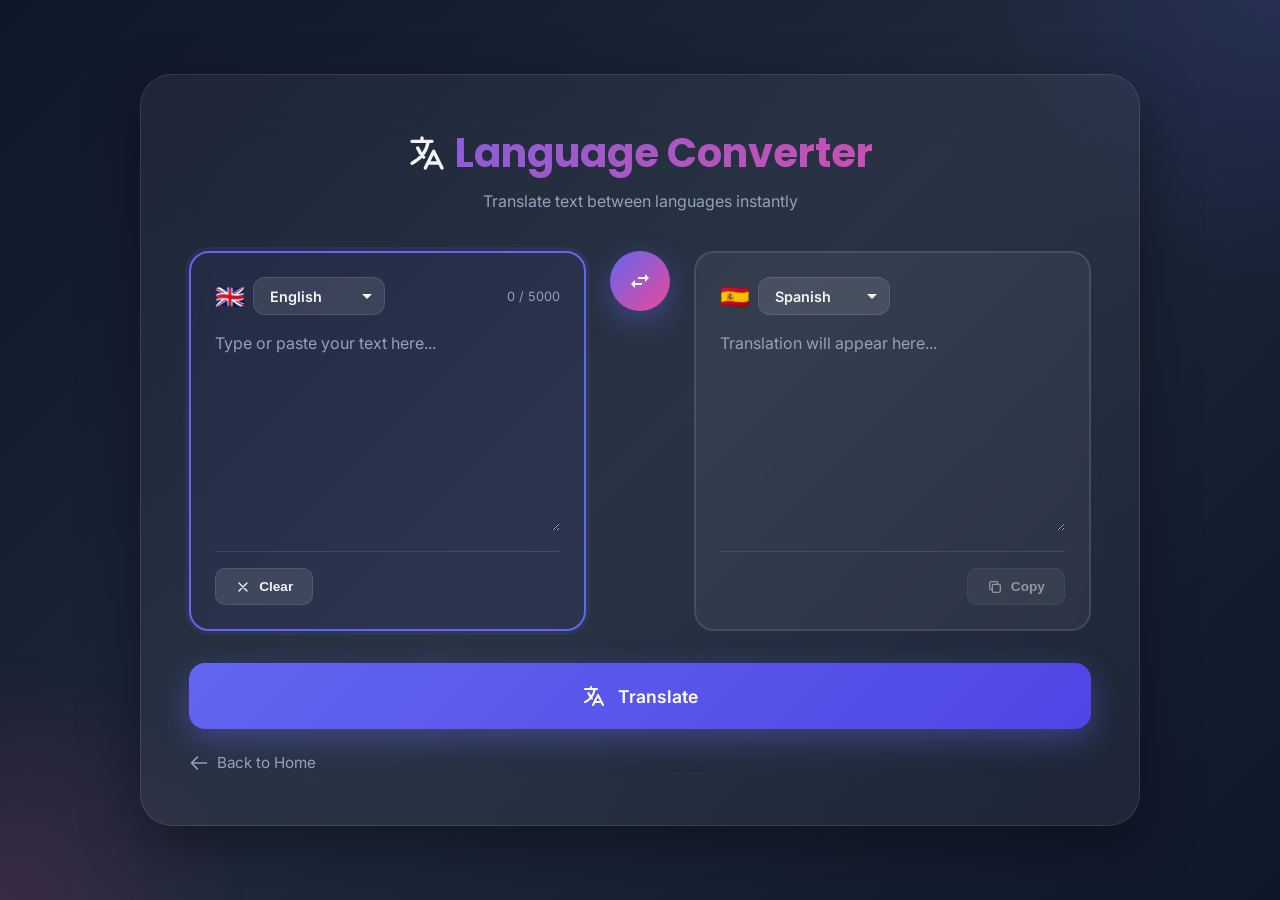
==== language.html @ cb960e6d "1st commit" ====
<!DOCTYPE html>
<html lang="en">
<head>
    <meta charset="UTF-8">
    <meta name="viewport" content="width=device-width, initial-scale=1.0">
    <title>Language Converter - Textorr.com</title>
    <link href="https://fonts.googleapis.com/css2?family=Inter:wght@300;400;500;600;700;800&family=Poppins:wght@400;600;700&display=swap" rel="stylesheet">
    <link rel="stylesheet" href="language.css">
</head>
<body>
    <div class="bg-animation"></div>

    <div class="container">
        <div class="header">
            <h1>
                <svg width="40" height="40" fill="none" stroke="currentColor" viewBox="0 0 24 24">
                    <path stroke-linecap="round" stroke-linejoin="round" stroke-width="2" d="M3 5h12M9 3v2m1.048 9.5A18.022 18.022 0 016.412 9m6.088 9h7M11 21l5-10 5 10M12.751 5C11.783 10.77 8.07 15.61 3 18.129"/>
                </svg>
                Language Converter
            </h1>
            <p>Translate text between languages instantly</p>
        </div>

        <div class="translation-wrapper">
            <!-- Source Text Box -->
            <div class="text-box" id="sourceBox">
                <div class="text-box-header">
                    <div class="language-selector">
                        <span class="flag-icon" id="sourceFlag">🇬🇧</span>
                        <select id="sourceLang">
                            <option value="en" data-flag="🇬🇧">English</option>
                            <option value="es" data-flag="🇪🇸">Spanish</option>
                            <option value="fr" data-flag="🇫🇷">French</option>
                            <option value="de" data-flag="🇩🇪">German</option>
                            <option value="it" data-flag="🇮🇹">Italian</option>
                            <option value="pt" data-flag="🇵🇹">Portuguese</option>
                            <option value="ru" data-flag="🇷🇺">Russian</option>
                            <option value="ja" data-flag="🇯🇵">Japanese</option>
                            <option value="ko" data-flag="🇰🇷">Korean</option>
                            <option value="zh" data-flag="🇨🇳">Chinese</option>
                            <option value="ar" data-flag="🇸🇦">Arabic</option>
                            <option value="hi" data-flag="🇮🇳">Hindi</option>
                        </select>
                    </div>
                    <span class="char-count"><span id="charCount">0</span> / 5000</span>
                </div>
                <textarea 
                    id="sourceText" 
                    placeholder="Type or paste your text here..."
                    maxlength="5000"
                ></textarea>
                <div class="text-box-footer">
                    <div class="detected-lang" id="detectedLang" style="display: none;">
                        Detected: <strong id="detectedLangName"></strong>
                    </div>
                    <button class="action-btn" id="clearBtn">
                        <svg width="16" height="16" fill="none" stroke="currentColor" viewBox="0 0 24 24">
                            <path stroke-linecap="round" stroke-linejoin="round" stroke-width="2" d="M6 18L18 6M6 6l12 12"/>
                        </svg>
                        Clear
                    </button>
                </div>
            </div>

            <!-- Swap Button -->
            <div class="swap-container">
                <button class="swap-btn" id="swapBtn">
                    <svg width="24" height="24" fill="white" viewBox="0 0 24 24">
                        <path d="M6.99 11L3 15l3.99 4v-3H14v-2H6.99v-3zM21 9l-3.99-4v3H10v2h7.01v3L21 9z"/>
                    </svg>
                </button>
            </div>

            <!-- Target Text Box -->
            <div class="text-box" id="targetBox">
                <div class="text-box-header">
                    <div class="language-selector">
                        <span class="flag-icon" id="targetFlag">🇪🇸</span>
                        <select id="targetLang">
                            <option value="es" data-flag="🇪🇸" selected>Spanish</option>
                            <option value="en" data-flag="🇬🇧">English</option>
                            <option value="fr" data-flag="🇫🇷">French</option>
                            <option value="de" data-flag="🇩🇪">German</option>
                            <option value="it" data-flag="🇮🇹">Italian</option>
                            <option value="pt" data-flag="🇵🇹">Portuguese</option>
                            <option value="ru" data-flag="🇷🇺">Russian</option>
                            <option value="ja" data-flag="🇯🇵">Japanese</option>
                            <option value="ko" data-flag="🇰🇷">Korean</option>
                            <option value="zh" data-flag="🇨🇳">Chinese</option>
                            <option value="ar" data-flag="🇸🇦">Arabic</option>
                            <option value="hi" data-flag="🇮🇳">Hindi</option>
                        </select>
                    </div>
                </div>
                <textarea 
                    id="targetText" 
                    placeholder="Translation will appear here..."
                    readonly
                ></textarea>
                <div class="text-box-footer">
                    <div></div>
                    <button class="action-btn" id="copyBtn" disabled>
                        <svg width="16" height="16" fill="none" stroke="currentColor" viewBox="0 0 24 24">
                            <path stroke-linecap="round" stroke-linejoin="round" stroke-width="2" d="M8 16H6a2 2 0 01-2-2V6a2 2 0 012-2h8a2 2 0 012 2v2m-6 12h8a2 2 0 002-2v-8a2 2 0 00-2-2h-8a2 2 0 00-2 2v8a2 2 0 002 2z"/>
                        </svg>
                        Copy
                    </button>
                </div>
            </div>
        </div>

        <button class="translate-btn" id="translateBtn">
            <svg width="24" height="24" fill="none" stroke="currentColor" viewBox="0 0 24 24">
                <path stroke-linecap="round" stroke-linejoin="round" stroke-width="2" d="M3 5h12M9 3v2m1.048 9.5A18.022 18.022 0 016.412 9m6.088 9h7M11 21l5-10 5 10M12.751 5C11.783 10.77 8.07 15.61 3 18.129"/>
            </svg>
            <span class="btn-text">Translate</span>
            <div class="loader"></div>
        </button>

        <a href="home.html" class="back-link">
            <svg width="20" height="20" fill="none" stroke="currentColor" viewBox="0 0 24 24">
                <path stroke-linecap="round" stroke-linejoin="round" stroke-width="2" d="M10 19l-7-7m0 0l7-7m-7 7h18"/>
            </svg>
            Back to Home
        </a>
    </div>

    <div class="tooltip" id="tooltip"></div>

    <script>
        // Elements
        const sourceText = document.getElementById('sourceText');
        const targetText = document.getElementById('targetText');
        const sourceLang = document.getElementById('sourceLang');
        const targetLang = document.getElementById('targetLang');
        const sourceFlag = document.getElementById('sourceFlag');
        const targetFlag = document.getElementById('targetFlag');
        const charCount = document.getElementById('charCount');
        const translateBtn = document.getElementById('translateBtn');
        const swapBtn = document.getElementById('swapBtn');
        const clearBtn = document.getElementById('clearBtn');
        const copyBtn = document.getElementById('copyBtn');
        const tooltip = document.getElementById('tooltip');
        const detectedLang = document.getElementById('detectedLang');
        const detectedLangName = document.getElementById('detectedLangName');

        // Update flags
        function updateFlags() {
            const sourceOption = sourceLang.options[sourceLang.selectedIndex];
            const targetOption = targetLang.options[targetLang.selectedIndex];
            sourceFlag.textContent = sourceOption.dataset.flag;
            targetFlag.textContent = targetOption.dataset.flag;
        }

        sourceLang.addEventListener('change', updateFlags);
        targetLang.addEventListener('change', updateFlags);

        // Character counter
        sourceText.addEventListener('input', () => {
            charCount.textContent = sourceText.value.length;
            if (sourceText.value.trim()) {
                clearBtn.disabled = false;
            } else {
                clearBtn.disabled = true;
                targetText.value = '';
                copyBtn.disabled = true;
            }
        });

        // Clear button
        clearBtn.addEventListener('click', () => {
            sourceText.value = '';
            targetText.value = '';
            charCount.textContent = '0';
            clearBtn.disabled = true;
            copyBtn.disabled = true;
            detectedLang.style.display = 'none';
        });

        // Swap languages
        swapBtn.addEventListener('click', () => {
            swapBtn.classList.add('animating');
            setTimeout(() => swapBtn.classList.remove('animating'), 600);

            const tempLang = sourceLang.value;
            const tempText = sourceText.value;

            sourceLang.value = targetLang.value;
            targetLang.value = tempLang;
            sourceText.value = targetText.value;
            targetText.value = tempText;

            updateFlags();
            charCount.textContent = sourceText.value.length;

            if (sourceText.value.trim()) {
                clearBtn.disabled = false;
                copyBtn.disabled = false;
            }
        });

        // Translate function
        async function translate() {
            const text = sourceText.value.trim();

            if (!text) {
                sourceText.style.borderColor = '#ef4444';
                showTooltip('Please enter text to translate', 'error');
                setTimeout(() => sourceText.style.borderColor = '', 300);
                return;
            }

            if (sourceLang.value === targetLang.value) {
                showTooltip('Source and target languages are the same', 'error');
                return;
            }

            translateBtn.classList.add('loading');

            try {
                // Using MyMemory Translation API (free, no key required)
                const response = await fetch(
                    `https://api.mymemory.translated.net/get?q=${encodeURIComponent(text)}&langpair=${sourceLang.value}|${targetLang.value}`
                );

                const data = await response.json();

                if (data.responseStatus === 200 && data.responseData) {
                    targetText.value = data.responseData.translatedText;
                    copyBtn.disabled = false;
                    showTooltip('Translation successful!', 'success');

                    // Show detected language if available
                    if (data.responseData.match) {
                        detectedLang.style.display = 'inline-flex';
                        detectedLangName.textContent = getLangName(sourceLang.value);
                    }
                } else {
                    throw new Error('Translation failed');
                }
            } catch (error) {
                showTooltip('Translation failed. Please try again.', 'error');
                targetText.value = '';
            } finally {
                translateBtn.classList.remove('loading');
            }
        }

        // Copy to clipboard
        copyBtn.addEventListener('click', async () => {
            try {
                await navigator.clipboard.writeText(targetText.value);
                showTooltip('Copied to clipboard!', 'success');
            } catch (error) {
                showTooltip('Failed to copy', 'error');
            }
        });

        // Get language name
        function getLangName(code) {
            const option = Array.from(sourceLang.options).find(opt => opt.value === code);
            return option ? option.textContent : code;
        }

        // Show tooltip
        function showTooltip(message, type = 'success') {
            tooltip.textContent = message;
            tooltip.style.background = type === 'success' ? '#10b981' : '#ef4444';
            tooltip.style.left = '50%';
            tooltip.style.bottom = '30px';
            tooltip.style.transform = 'translateX(-50%)';
            tooltip.classList.add('show');
            setTimeout(() => tooltip.classList.remove('show'), 3000);
        }

        // Translate button
        translateBtn.addEventListener('click', translate);

        // Enter key support (Ctrl+Enter)
        sourceText.addEventListener('keydown', (e) => {
            if (e.key === 'Enter' && e.ctrlKey) {
                translate();
            }
        });

        // Auto-translate on input (with debounce)
        let translateTimeout;
        sourceText.addEventListener('input', () => {
            clearTimeout(translateTimeout);
            translateTimeout = setTimeout(() => {
                if (sourceText.value.trim().length > 3) {
                    translate();
                }
            }, 1000);
        });

        // Focus on load
        window.addEventListener('load', () => {
            sourceText.focus();
        });
    </script>
</body>
</html>
---- language.css ----
* {
            margin: 0;
            padding: 0;
            box-sizing: border-box;
        }

        :root {
            --primary: #6366f1;
            --primary-dark: #4f46e5;
            --secondary: #ec4899;
            --accent: #f59e0b;
            --success: #10b981;
            --dark: #0f172a;
            --dark-light: #1e293b;
            --text: #f1f5f9;
            --text-muted: #94a3b8;
            --glass-bg: rgba(255, 255, 255, 0.05);
            --glass-border: rgba(255, 255, 255, 0.1);
        }

        html {
            scroll-behavior: smooth;
        }

        body {
            font-family: 'Inter', sans-serif;
            background: var(--dark);
            color: var(--text);
            min-height: 100vh;
            display: flex;
            align-items: center;
            justify-content: center;
            padding: 2rem;
            position: relative;
            overflow-x: hidden;
        }

        /* Animated Background */
        .bg-animation {
            position: fixed;
            top: 0;
            left: 0;
            width: 100%;
            height: 100%;
            z-index: -1;
            background: linear-gradient(135deg, #0f172a 0%, #1e293b 50%, #0f172a 100%);
        }

        .bg-animation::before {
            content: '';
            position: absolute;
            width: 600px;
            height: 600px;
            background: radial-gradient(circle, rgba(99, 102, 241, 0.15) 0%, transparent 70%);
            border-radius: 50%;
            top: -300px;
            right: -300px;
            animation: float 20s ease-in-out infinite;
        }

        .bg-animation::after {
            content: '';
            position: absolute;
            width: 500px;
            height: 500px;
            background: radial-gradient(circle, rgba(236, 72, 153, 0.15) 0%, transparent 70%);
            border-radius: 50%;
            bottom: -250px;
            left: -250px;
            animation: float 15s ease-in-out infinite reverse;
        }

        @keyframes float {
            0%, 100% { transform: translate(0, 0) rotate(0deg); }
            33% { transform: translate(100px, -100px) rotate(120deg); }
            66% { transform: translate(-100px, 100px) rotate(240deg); }
        }

        /* Container */
        .container {
            background: var(--glass-bg);
            backdrop-filter: blur(30px);
            border: 1px solid var(--glass-border);
            border-radius: 32px;
            padding: 3rem;
            width: 100%;
            max-width: 1000px;
            box-shadow: 0 20px 60px rgba(0, 0, 0, 0.4);
            animation: slideUp 0.8s ease;
        }

        @keyframes slideUp {
            from {
                opacity: 0;
                transform: translateY(50px);
            }
            to {
                opacity: 1;
                transform: translateY(0);
            }
        }

        /* Header */
        .header {
            text-align: center;
            margin-bottom: 2.5rem;
        }

        .header h1 {
            font-family: 'Poppins', sans-serif;
            font-size: 2.5rem;
            font-weight: 700;
            background: linear-gradient(135deg, var(--primary), var(--secondary));
            -webkit-background-clip: text;
            -webkit-text-fill-color: transparent;
            background-clip: text;
            margin-bottom: 0.5rem;
            display: flex;
            align-items: center;
            justify-content: center;
            gap: 0.5rem;
        }

        .header p {
            color: var(--text-muted);
            font-size: 1rem;
        }

        /* Translation Container */
        .translation-wrapper {
            display: grid;
            grid-template-columns: 1fr auto 1fr;
            gap: 1.5rem;
            align-items: start;
            margin-bottom: 2rem;
        }

        /* Text Box */
        .text-box {
            background: rgba(255, 255, 255, 0.05);
            border: 2px solid var(--glass-border);
            border-radius: 20px;
            padding: 1.5rem;
            transition: all 0.3s ease;
        }

        .text-box:focus-within {
            border-color: var(--primary);
            background: rgba(99, 102, 241, 0.05);
            box-shadow: 0 0 0 4px rgba(99, 102, 241, 0.1);
        }

        .text-box-header {
            display: flex;
            justify-content: space-between;
            align-items: center;
            margin-bottom: 1rem;
        }

        .language-selector {
            display: flex;
            align-items: center;
            gap: 0.5rem;
            position: relative;
        }

        .flag-icon {
            font-size: 1.5rem;
        }

        select {
            background: rgba(255, 255, 255, 0.1);
            border: 1px solid var(--glass-border);
            color: var(--text);
            padding: 0.6rem 2rem 0.6rem 1rem;
            border-radius: 12px;
            font-size: 0.9rem;
            font-weight: 600;
            cursor: pointer;
            transition: all 0.3s ease;
            font-family: 'Inter', sans-serif;
            appearance: none;
            background-image: url("data:image/svg+xml,%3Csvg xmlns='http://www.w3.org/2000/svg' width='12' height='12' viewBox='0 0 12 12'%3E%3Cpath fill='%23f1f5f9' d='M6 9L1 4h10z'/%3E%3C/svg%3E");
            background-repeat: no-repeat;
            background-position: right 0.7rem center;
        }

        select:hover {
            background: rgba(255, 255, 255, 0.15);
            border-color: var(--primary);
        }

        select:focus {
            outline: none;
            border-color: var(--primary);
        }

        .char-count {
            font-size: 0.8rem;
            color: var(--text-muted);
        }

        textarea {
            width: 100%;
            min-height: 200px;
            background: transparent;
            border: none;
            color: var(--text);
            font-size: 1rem;
            line-height: 1.6;
            resize: vertical;
            outline: none;
            font-family: 'Inter', sans-serif;
        }

        textarea::placeholder {
            color: var(--text-muted);
        }

        .text-box-footer {
            display: flex;
            justify-content: space-between;
            align-items: center;
            margin-top: 1rem;
            padding-top: 1rem;
            border-top: 1px solid var(--glass-border);
        }

        .action-btn {
            background: rgba(255, 255, 255, 0.1);
            border: 1px solid var(--glass-border);
            color: var(--text);
            padding: 0.6rem 1.2rem;
            border-radius: 10px;
            font-size: 0.85rem;
            font-weight: 600;
            cursor: pointer;
            transition: all 0.3s ease;
            display: flex;
            align-items: center;
            gap: 0.5rem;
        }

        .action-btn:hover {
            background: rgba(255, 255, 255, 0.15);
            border-color: var(--primary);
            transform: translateY(-2px);
        }

        .action-btn:disabled {
            opacity: 0.5;
            cursor: not-allowed;
        }

        /* Swap Button */
        .swap-container {
            display: flex;
            align-items: center;
            justify-content: center;
        }

        .swap-btn {
            width: 60px;
            height: 60px;
            background: linear-gradient(135deg, var(--primary), var(--secondary));
            border: none;
            border-radius: 50%;
            cursor: pointer;
            display: flex;
            align-items: center;
            justify-content: center;
            transition: all 0.4s ease;
            box-shadow: 0 10px 30px rgba(99, 102, 241, 0.4);
        }

        .swap-btn:hover {
            transform: scale(1.1) rotate(180deg);
            box-shadow: 0 15px 40px rgba(99, 102, 241, 0.6);
        }

        .swap-btn:active {
            transform: scale(0.95);
        }

        .swap-btn svg {
            transition: transform 0.4s ease;
        }

        .swap-btn.animating svg {
            animation: rotate 0.6s ease;
        }

        @keyframes rotate {
            from { transform: rotate(0deg); }
            to { transform: rotate(360deg); }
        }

        /* Translate Button */
        .translate-btn {
            width: 100%;
            padding: 1.3rem;
            font-size: 1.1rem;
            font-weight: 600;
            border: none;
            border-radius: 16px;
            cursor: pointer;
            transition: all 0.3s ease;
            position: relative;
            overflow: hidden;
            font-family: 'Inter', sans-serif;
            background: linear-gradient(135deg, var(--primary), var(--primary-dark));
            color: white;
            box-shadow: 0 10px 30px rgba(99, 102, 241, 0.4);
            display: flex;
            align-items: center;
            justify-content: center;
            gap: 0.7rem;
            margin-bottom: 1.5rem;
        }

        .translate-btn:hover {
            transform: translateY(-3px);
            box-shadow: 0 15px 40px rgba(99, 102, 241, 0.6);
        }

        .translate-btn:active {
            transform: translateY(-1px);
        }

        .translate-btn::before {
            content: '';
            position: absolute;
            top: 0;
            left: -100%;
            width: 100%;
            height: 100%;
            background: linear-gradient(90deg, transparent, rgba(255, 255, 255, 0.3), transparent);
            transition: left 0.5s ease;
        }

        .translate-btn:hover::before {
            left: 100%;
        }

        .translate-btn.loading {
            pointer-events: none;
        }

        .loader {
            display: none;
            width: 20px;
            height: 20px;
            border: 3px solid white;
            border-top-color: transparent;
            border-radius: 50%;
            animation: spin 0.8s linear infinite;
        }

        .translate-btn.loading .loader {
            display: block;
        }

        .translate-btn.loading .btn-text {
            display: none;
        }

        @keyframes spin {
            to { transform: rotate(360deg); }
        }

        /* Back Link */
        .back-link {
            display: inline-flex;
            align-items: center;
            gap: 0.5rem;
            color: var(--text-muted);
            text-decoration: none;
            font-size: 0.95rem;
            transition: all 0.3s ease;
        }

        .back-link:hover {
            color: var(--primary);
            transform: translateX(-5px);
        }

        /* Tooltip */
        .tooltip {
            position: fixed;
            background: var(--success);
            color: white;
            padding: 0.7rem 1.2rem;
            border-radius: 12px;
            font-size: 0.9rem;
            font-weight: 600;
            pointer-events: none;
            z-index: 1000;
            opacity: 0;
            transform: translateY(10px);
            transition: all 0.3s ease;
            box-shadow: 0 10px 30px rgba(16, 185, 129, 0.4);
        }

        .tooltip.show {
            opacity: 1;
            transform: translateY(0);
        }

        /* Language Detection Badge */
        .detected-lang {
            display: inline-flex;
            align-items: center;
            gap: 0.3rem;
            padding: 0.3rem 0.8rem;
            background: rgba(99, 102, 241, 0.2);
            border: 1px solid var(--primary);
            border-radius: 20px;
            font-size: 0.75rem;
            color: var(--primary);
            font-weight: 600;
        }

        /* Responsive Design */
        @media (max-width: 968px) {
            .translation-wrapper {
                grid-template-columns: 1fr;
                gap: 1rem;
            }

            .swap-container {
                order: 2;
            }

            .swap-btn {
                transform: rotate(90deg);
            }

            .swap-btn:hover {
                transform: rotate(270deg) scale(1.1);
            }
        }

        @media (max-width: 640px) {
            .container {
                padding: 2rem 1.5rem;
                border-radius: 24px;
            }

            .header h1 {
                font-size: 2rem;
            }

            textarea {
                min-height: 150px;
            }

            .text-box-footer {
                flex-direction: column;
                gap: 0.8rem;
                align-items: stretch;
            }

            .action-btn {
                width: 100%;
                justify-content: center;
            }
        }
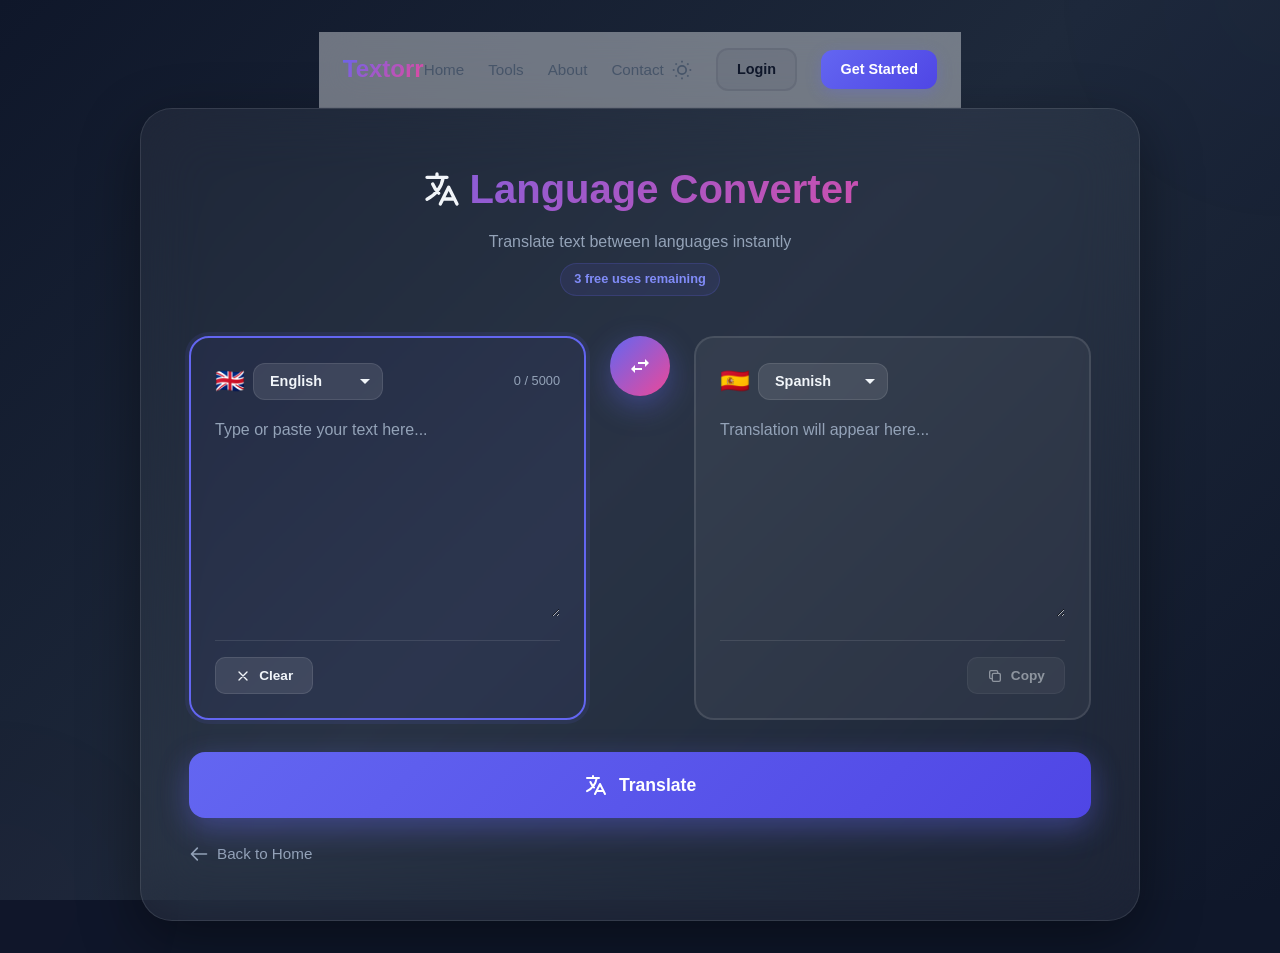
==== commit f1ad1182: "Implement guest limits and redesign split login page" ====
--- a/language.html
+++ b/language.html
@@ -4,11 +4,12 @@
     <meta charset="UTF-8">
     <meta name="viewport" content="width=device-width, initial-scale=1.0">
     <title>Language Converter - Textorr.com</title>
-    <link href="https://fonts.googleapis.com/css2?family=Inter:wght@300;400;500;600;700;800&family=Poppins:wght@400;600;700&display=swap" rel="stylesheet">
-    <link rel="stylesheet" href="language.css">
+    <link rel="stylesheet" href="css/global.css">
+    <link rel="stylesheet" href="css/language.css">
 </head>
 <body>
     <div class="bg-animation"></div>
+    <header id="header"></header>
 
     <div class="container">
         <div class="header">
@@ -19,6 +20,7 @@
                 Language Converter
             </h1>
             <p>Translate text between languages instantly</p>
+            <span class="usage-counter-badge" style="display: none;"></span>
         </div>
 
         <div class="translation-wrapper">
@@ -48,6 +50,7 @@
                     id="sourceText" 
                     placeholder="Type or paste your text here..."
                     maxlength="5000"
+                    aria-label="Source text to translate"
                 ></textarea>
                 <div class="text-box-footer">
                     <div class="detected-lang" id="detectedLang" style="display: none;">
@@ -64,7 +67,7 @@
 
             <!-- Swap Button -->
             <div class="swap-container">
-                <button class="swap-btn" id="swapBtn">
+                <button class="swap-btn" id="swapBtn" aria-label="Swap source and target languages">
                     <svg width="24" height="24" fill="white" viewBox="0 0 24 24">
                         <path d="M6.99 11L3 15l3.99 4v-3H14v-2H6.99v-3zM21 9l-3.99-4v3H10v2h7.01v3L21 9z"/>
                     </svg>
@@ -96,6 +99,7 @@
                     id="targetText" 
                     placeholder="Translation will appear here..."
                     readonly
+                    aria-label="Translation result"
                 ></textarea>
                 <div class="text-box-footer">
                     <div></div>
@@ -117,7 +121,7 @@
             <div class="loader"></div>
         </button>
 
-        <a href="home.html" class="back-link">
+        <a href="index.html" class="back-link">
             <svg width="20" height="20" fill="none" stroke="currentColor" viewBox="0 0 24 24">
                 <path stroke-linecap="round" stroke-linejoin="round" stroke-width="2" d="M10 19l-7-7m0 0l7-7m-7 7h18"/>
             </svg>
@@ -125,179 +129,9 @@
         </a>
     </div>
 
-    <div class="tooltip" id="tooltip"></div>
-
-    <script>
-        // Elements
-        const sourceText = document.getElementById('sourceText');
-        const targetText = document.getElementById('targetText');
-        const sourceLang = document.getElementById('sourceLang');
-        const targetLang = document.getElementById('targetLang');
-        const sourceFlag = document.getElementById('sourceFlag');
-        const targetFlag = document.getElementById('targetFlag');
-        const charCount = document.getElementById('charCount');
-        const translateBtn = document.getElementById('translateBtn');
-        const swapBtn = document.getElementById('swapBtn');
-        const clearBtn = document.getElementById('clearBtn');
-        const copyBtn = document.getElementById('copyBtn');
-        const tooltip = document.getElementById('tooltip');
-        const detectedLang = document.getElementById('detectedLang');
-        const detectedLangName = document.getElementById('detectedLangName');
-
-        // Update flags
-        function updateFlags() {
-            const sourceOption = sourceLang.options[sourceLang.selectedIndex];
-            const targetOption = targetLang.options[targetLang.selectedIndex];
-            sourceFlag.textContent = sourceOption.dataset.flag;
-            targetFlag.textContent = targetOption.dataset.flag;
-        }
-
-        sourceLang.addEventListener('change', updateFlags);
-        targetLang.addEventListener('change', updateFlags);
-
-        // Character counter
-        sourceText.addEventListener('input', () => {
-            charCount.textContent = sourceText.value.length;
-            if (sourceText.value.trim()) {
-                clearBtn.disabled = false;
-            } else {
-                clearBtn.disabled = true;
-                targetText.value = '';
-                copyBtn.disabled = true;
-            }
-        });
-
-        // Clear button
-        clearBtn.addEventListener('click', () => {
-            sourceText.value = '';
-            targetText.value = '';
-            charCount.textContent = '0';
-            clearBtn.disabled = true;
-            copyBtn.disabled = true;
-            detectedLang.style.display = 'none';
-        });
-
-        // Swap languages
-        swapBtn.addEventListener('click', () => {
-            swapBtn.classList.add('animating');
-            setTimeout(() => swapBtn.classList.remove('animating'), 600);
-
-            const tempLang = sourceLang.value;
-            const tempText = sourceText.value;
-
-            sourceLang.value = targetLang.value;
-            targetLang.value = tempLang;
-            sourceText.value = targetText.value;
-            targetText.value = tempText;
-
-            updateFlags();
-            charCount.textContent = sourceText.value.length;
-
-            if (sourceText.value.trim()) {
-                clearBtn.disabled = false;
-                copyBtn.disabled = false;
-            }
-        });
-
-        // Translate function
-        async function translate() {
-            const text = sourceText.value.trim();
-
-            if (!text) {
-                sourceText.style.borderColor = '#ef4444';
-                showTooltip('Please enter text to translate', 'error');
-                setTimeout(() => sourceText.style.borderColor = '', 300);
-                return;
-            }
-
-            if (sourceLang.value === targetLang.value) {
-                showTooltip('Source and target languages are the same', 'error');
-                return;
-            }
-
-            translateBtn.classList.add('loading');
-
-            try {
-                // Using MyMemory Translation API (free, no key required)
-                const response = await fetch(
-                    `https://api.mymemory.translated.net/get?q=${encodeURIComponent(text)}&langpair=${sourceLang.value}|${targetLang.value}`
-                );
-
-                const data = await response.json();
-
-                if (data.responseStatus === 200 && data.responseData) {
-                    targetText.value = data.responseData.translatedText;
-                    copyBtn.disabled = false;
-                    showTooltip('Translation successful!', 'success');
-
-                    // Show detected language if available
-                    if (data.responseData.match) {
-                        detectedLang.style.display = 'inline-flex';
-                        detectedLangName.textContent = getLangName(sourceLang.value);
-                    }
-                } else {
-                    throw new Error('Translation failed');
-                }
-            } catch (error) {
-                showTooltip('Translation failed. Please try again.', 'error');
-                targetText.value = '';
-            } finally {
-                translateBtn.classList.remove('loading');
-            }
-        }
-
-        // Copy to clipboard
-        copyBtn.addEventListener('click', async () => {
-            try {
-                await navigator.clipboard.writeText(targetText.value);
-                showTooltip('Copied to clipboard!', 'success');
-            } catch (error) {
-                showTooltip('Failed to copy', 'error');
-            }
-        });
-
-        // Get language name
-        function getLangName(code) {
-            const option = Array.from(sourceLang.options).find(opt => opt.value === code);
-            return option ? option.textContent : code;
-        }
-
-        // Show tooltip
-        function showTooltip(message, type = 'success') {
-            tooltip.textContent = message;
-            tooltip.style.background = type === 'success' ? '#10b981' : '#ef4444';
-            tooltip.style.left = '50%';
-            tooltip.style.bottom = '30px';
-            tooltip.style.transform = 'translateX(-50%)';
-            tooltip.classList.add('show');
-            setTimeout(() => tooltip.classList.remove('show'), 3000);
-        }
-
-        // Translate button
-        translateBtn.addEventListener('click', translate);
-
-        // Enter key support (Ctrl+Enter)
-        sourceText.addEventListener('keydown', (e) => {
-            if (e.key === 'Enter' && e.ctrlKey) {
-                translate();
-            }
-        });
-
-        // Auto-translate on input (with debounce)
-        let translateTimeout;
-        sourceText.addEventListener('input', () => {
-            clearTimeout(translateTimeout);
-            translateTimeout = setTimeout(() => {
-                if (sourceText.value.trim().length > 3) {
-                    translate();
-                }
-            }, 1000);
-        });
-
-        // Focus on load
-        window.addEventListener('load', () => {
-            sourceText.focus();
-        });
-    </script>
+    <script src="js/utils.js"></script>
+    <script src="js/auth.js"></script>
+    <script src="js/usage-limit.js"></script>
+    <script src="js/translator.js"></script>
 </body>
 </html>
--- a/css/global.css
+++ b/css/global.css
@@ -0,0 +1,567 @@
+/* ==========================================================================
+   Textorr - Global CSS Design System
+   ========================================================================== */
+
+/* Theme Variables (Default Dark Theme) */
+:root {
+    --primary: #6366f1;
+    --primary-light: #818cf8;
+    --primary-dark: #4f46e5;
+    --secondary: #ec4899;
+    --secondary-dark: #db2777;
+    --accent: #f59e0b;
+    --success: #10b981;
+    --error: #ef4444;
+    
+    /* Dark Theme Colors */
+    --bg-darker: #0f172a;
+    --bg-dark: #1e293b;
+    --bg-glass: rgba(255, 255, 255, 0.04);
+    --bg-glass-active: rgba(255, 255, 255, 0.08);
+    --border-glass: rgba(255, 255, 255, 0.08);
+    --border-glass-focus: rgba(99, 102, 241, 0.4);
+    --text-primary: #f1f5f9;
+    --text-secondary: #94a3b8;
+    --text-muted: #64748b;
+    --shadow-color: rgba(0, 0, 0, 0.4);
+    
+    /* Fonts & Radii */
+    --font-sans: 'Inter', sans-serif;
+    --font-heading: 'Poppins', sans-serif;
+    --radius-sm: 8px;
+    --radius-md: 12px;
+    --radius-lg: 16px;
+    --radius-xl: 24px;
+    --radius-full: 9999px;
+    
+    /* Animation Speeds */
+    --transition-fast: 0.2s ease;
+    --transition-normal: 0.3s cubic-bezier(0.4, 0, 0.2, 1);
+    --transition-slow: 0.5s ease;
+}
+
+/* Light Theme Variables */
+body.light-theme {
+    --bg-darker: #f8fafc;
+    --bg-dark: #f1f5f9;
+    --bg-glass: rgba(15, 23, 42, 0.04);
+    --bg-glass-active: rgba(15, 23, 42, 0.08);
+    --border-glass: rgba(15, 23, 42, 0.08);
+    --border-glass-focus: rgba(99, 102, 241, 0.5);
+    --text-primary: #0f172a;
+    --text-secondary: #475569;
+    --text-muted: #94a3b8;
+    --shadow-color: rgba(15, 23, 42, 0.1);
+}
+
+/* Reset and Base Styles */
+* {
+    margin: 0;
+    padding: 0;
+    box-sizing: border-box;
+}
+
+html {
+    scroll-behavior: smooth;
+    height: 100%;
+}
+
+body {
+    font-family: var(--font-sans);
+    background-color: var(--bg-darker);
+    color: var(--text-primary);
+    line-height: 1.6;
+    min-height: 100%;
+    display: flex;
+    flex-direction: column;
+    overflow-x: hidden;
+    transition: background-color var(--transition-normal), color var(--transition-normal);
+}
+
+/* Animated Mesh Background */
+.bg-animation {
+    position: fixed;
+    top: 0;
+    left: 0;
+    width: 100vw;
+    height: 100vh;
+    z-index: -10;
+    background: linear-gradient(135deg, var(--bg-darker) 0%, var(--bg-dark) 50%, var(--bg-darker) 100%);
+    pointer-events: none;
+    transition: background var(--transition-normal);
+}
+
+.bg-animation::before,
+.bg-animation::after {
+    content: '';
+    position: absolute;
+    border-radius: 50%;
+    filter: blur(80px);
+    opacity: 0.15;
+    pointer-events: none;
+    transition: transform var(--transition-slow);
+}
+
+.bg-animation::before {
+    width: min(600px, 80vw);
+    height: min(600px, 80vw);
+    background: radial-gradient(circle, var(--primary) 0%, transparent 70%);
+    top: -250px;
+    right: -250px;
+    animation: float-bg 25s ease-in-out infinite;
+}
+
+.bg-animation::after {
+    width: min(500px, 70vw);
+    height: min(500px, 70vw);
+    background: radial-gradient(circle, var(--secondary) 0%, transparent 70%);
+    bottom: -200px;
+    left: -200px;
+    animation: float-bg 20s ease-in-out infinite reverse;
+}
+
+body.light-theme .bg-animation::before,
+body.light-theme .bg-animation::after {
+    opacity: 0.1;
+}
+
+@keyframes float-bg {
+    0%, 100% { transform: translate(0, 0) rotate(0deg); }
+    33% { transform: translate(80px, -80px) rotate(120deg); }
+    66% { transform: translate(-80px, 80px) rotate(240deg); }
+}
+
+/* Glassmorphism Containers & Cards */
+.glass-container {
+    background: var(--bg-glass);
+    backdrop-filter: blur(20px);
+    -webkit-backdrop-filter: blur(20px);
+    border: 1px solid var(--border-glass);
+    border-radius: var(--radius-xl);
+    box-shadow: 0 20px 50px var(--shadow-color);
+    transition: border var(--transition-normal), background-color var(--transition-normal), box-shadow var(--transition-normal);
+}
+
+.glass-card {
+    background: var(--bg-glass);
+    backdrop-filter: blur(10px);
+    -webkit-backdrop-filter: blur(10px);
+    border: 1px solid var(--border-glass);
+    border-radius: var(--radius-lg);
+    padding: 1.5rem;
+    transition: all var(--transition-normal);
+}
+
+.glass-card:hover {
+    border-color: var(--primary-light);
+    transform: translateY(-4px);
+    background: var(--bg-glass-active);
+    box-shadow: 0 10px 30px var(--shadow-color);
+}
+
+/* Inputs & Form Controls */
+.input-field {
+    width: 100%;
+    padding: 0.9rem 1.2rem;
+    font-size: 0.95rem;
+    color: var(--text-primary);
+    background: var(--bg-glass);
+    border: 2px solid var(--border-glass);
+    border-radius: var(--radius-md);
+    outline: none;
+    transition: all var(--transition-fast);
+    font-family: var(--font-sans);
+}
+
+.input-field:focus {
+    border-color: var(--primary);
+    background: var(--bg-glass-active);
+    box-shadow: 0 0 0 4px var(--border-glass-focus);
+}
+
+.input-field::placeholder {
+    color: var(--text-secondary);
+    opacity: 0.7;
+}
+
+/* Custom Standard Dropdowns (Selects) */
+.select-field {
+    appearance: none;
+    background-image: url("data:image/svg+xml,%3Csvg xmlns='http://www.w3.org/2000/svg' width='12' height='12' viewBox='0 0 12 12' fill='none'%3E%3Cpath d='M2 4L6 8L10 4' stroke='%2394a3b8' stroke-width='2' stroke-linecap='round' stroke-linejoin='round'/%3E%3C/svg%3E");
+    background-repeat: no-repeat;
+    background-position: right 1rem center;
+    padding-right: 2.5rem;
+    cursor: pointer;
+}
+
+body.light-theme .select-field {
+    background-image: url("data:image/svg+xml,%3Csvg xmlns='http://www.w3.org/2000/svg' width='12' height='12' viewBox='0 0 12 12' fill='none'%3E%3Cpath d='M2 4L6 8L10 4' stroke='%23475569' stroke-width='2' stroke-linecap='round' stroke-linejoin='round'/%3E%3C/svg%3E");
+}
+
+/* Buttons */
+.btn {
+    display: inline-flex;
+    align-items: center;
+    justify-content: center;
+    gap: 0.5rem;
+    padding: 0.9rem 1.8rem;
+    font-size: 0.95rem;
+    font-weight: 600;
+    border: none;
+    border-radius: var(--radius-full);
+    cursor: pointer;
+    transition: all var(--transition-normal);
+    font-family: var(--font-sans);
+    text-decoration: none;
+}
+
+.btn-primary {
+    background: linear-gradient(135deg, var(--primary), var(--primary-dark));
+    color: #ffffff;
+    box-shadow: 0 4px 15px rgba(99, 102, 241, 0.3);
+}
+
+.btn-primary:hover {
+    transform: translateY(-2px);
+    box-shadow: 0 8px 25px rgba(99, 102, 241, 0.5);
+    background: linear-gradient(135deg, var(--primary-light), var(--primary));
+}
+
+.btn-primary:active {
+    transform: translateY(0);
+}
+
+.btn-secondary {
+    background: var(--bg-glass);
+    color: var(--text-primary);
+    border: 2px solid var(--border-glass);
+}
+
+.btn-secondary:hover {
+    background: var(--bg-glass-active);
+    border-color: var(--primary);
+    transform: translateY(-2px);
+}
+
+.btn:disabled {
+    opacity: 0.5;
+    cursor: not-allowed;
+    transform: none !important;
+    box-shadow: none !important;
+}
+
+/* Unified Navigation Header */
+header {
+    position: sticky;
+    top: 0;
+    z-index: 1000;
+    backdrop-filter: blur(20px);
+    -webkit-backdrop-filter: blur(20px);
+    background: rgba(15, 23, 42, 0.4);
+    border-bottom: 1px solid var(--border-glass);
+    transition: background-color var(--transition-normal), border var(--transition-normal);
+}
+
+body.light-theme header {
+    background: rgba(248, 250, 252, 0.4);
+}
+
+nav {
+    max-width: 1200px;
+    margin: 0 auto;
+    display: flex;
+    justify-content: space-between;
+    align-items: center;
+    padding: 1rem 1.5rem;
+}
+
+.logo-container {
+    display: flex;
+    align-items: center;
+    gap: 0.5rem;
+    text-decoration: none;
+}
+
+.logo-text {
+    font-family: var(--font-heading);
+    font-size: 1.5rem;
+    font-weight: 700;
+    background: linear-gradient(135deg, var(--primary), var(--secondary));
+    -webkit-background-clip: text;
+    -webkit-text-fill-color: transparent;
+    background-clip: text;
+}
+
+.nav-links {
+    display: flex;
+    list-style: none;
+    gap: 1.5rem;
+    align-items: center;
+}
+
+.nav-links a {
+    color: var(--text-secondary);
+    text-decoration: none;
+    font-weight: 500;
+    font-size: 0.95rem;
+    transition: color var(--transition-fast);
+    position: relative;
+    padding: 0.25rem 0;
+}
+
+.nav-links a:hover,
+.nav-links a.active {
+    color: var(--primary-light);
+}
+
+.nav-links a::after {
+    content: '';
+    position: absolute;
+    bottom: 0;
+    left: 0;
+    width: 0;
+    height: 2px;
+    background: linear-gradient(90deg, var(--primary), var(--secondary));
+    transition: width var(--transition-fast);
+}
+
+.nav-links a:hover::after,
+.nav-links a.active::after {
+    width: 100%;
+}
+
+/* User Account Area / Menu */
+.user-menu {
+    display: flex;
+    align-items: center;
+    gap: 1rem;
+}
+
+.user-profile {
+    position: relative;
+    display: flex;
+    align-items: center;
+    gap: 0.5rem;
+    cursor: pointer;
+}
+
+.avatar {
+    width: 36px;
+    height: 36px;
+    border-radius: 50%;
+    background: linear-gradient(135deg, var(--primary), var(--secondary));
+    display: flex;
+    align-items: center;
+    justify-content: center;
+    color: #ffffff;
+    font-weight: 700;
+    font-size: 0.9rem;
+    border: 2px solid var(--border-glass);
+}
+
+.dropdown-menu {
+    position: absolute;
+    top: calc(100% + 10px);
+    right: 0;
+    background: var(--bg-dark);
+    border: 1px solid var(--border-glass);
+    border-radius: var(--radius-md);
+    min-width: 160px;
+    box-shadow: 0 10px 25px var(--shadow-color);
+    display: none;
+    flex-direction: column;
+    overflow: hidden;
+    z-index: 100;
+}
+
+.dropdown-menu.show {
+    display: flex;
+}
+
+.dropdown-item {
+    padding: 0.8rem 1.2rem;
+    color: var(--text-primary);
+    text-decoration: none;
+    font-size: 0.9rem;
+    transition: background var(--transition-fast);
+    background: none;
+    border: none;
+    text-align: left;
+    cursor: pointer;
+    font-family: var(--font-sans);
+}
+
+.dropdown-item:hover {
+    background: var(--bg-glass-active);
+}
+
+/* Theme Toggle Button */
+.theme-toggle-btn {
+    background: none;
+    border: none;
+    color: var(--text-secondary);
+    cursor: pointer;
+    padding: 0.5rem;
+    display: flex;
+    align-items: center;
+    justify-content: center;
+    transition: color var(--transition-fast);
+    border-radius: 50%;
+}
+
+.theme-toggle-btn:hover {
+    color: var(--primary-light);
+    background: var(--bg-glass-active);
+}
+
+.theme-toggle-btn svg {
+    width: 20px;
+    height: 20px;
+}
+
+body.light-theme .theme-toggle-btn .moon-icon {
+    display: none;
+}
+body:not(.light-theme) .theme-toggle-btn .sun-icon {
+    display: none;
+}
+
+/* Mobile Navigation Hamburger */
+.mobile-menu-toggle {
+    display: none;
+    flex-direction: column;
+    gap: 4px;
+    cursor: pointer;
+    padding: 0.5rem;
+    z-index: 1001;
+}
+
+.mobile-menu-toggle span {
+    width: 24px;
+    height: 2px;
+    background: var(--text-primary);
+    transition: all var(--transition-normal);
+}
+
+.mobile-menu-toggle.active span:nth-child(1) {
+    transform: rotate(45deg) translate(5px, 5px);
+}
+.mobile-menu-toggle.active span:nth-child(2) {
+    opacity: 0;
+}
+.mobile-menu-toggle.active span:nth-child(3) {
+    transform: rotate(-45deg) translate(4px, -4px);
+}
+
+/* Toast/Tooltip Notifications */
+.tooltip {
+    position: fixed;
+    bottom: 30px;
+    left: 50%;
+    transform: translate(-50%, 20px);
+    background: var(--success);
+    color: #ffffff;
+    padding: 0.8rem 1.6rem;
+    border-radius: var(--radius-md);
+    font-size: 0.9rem;
+    font-weight: 600;
+    z-index: 2000;
+    opacity: 0;
+    pointer-events: none;
+    box-shadow: 0 10px 30px var(--shadow-color);
+    transition: all var(--transition-normal);
+}
+
+.tooltip.show {
+    opacity: 1;
+    transform: translate(-50%, 0);
+}
+
+.tooltip.error {
+    background: var(--error);
+}
+
+/* Footer Section */
+footer {
+    margin-top: auto;
+    padding: 2rem 1rem;
+    text-align: center;
+    border-top: 1px solid var(--border-glass);
+    color: var(--text-secondary);
+    font-size: 0.9rem;
+}
+
+/* Animations */
+.fade-in {
+    opacity: 0;
+    transform: translateY(20px);
+    transition: opacity var(--transition-slow), transform var(--transition-slow);
+}
+
+.fade-in.visible {
+    opacity: 1;
+    transform: translateY(0);
+}
+
+/* Responsive Styles */
+@media (max-width: 768px) {
+    .mobile-menu-toggle {
+        display: flex;
+    }
+
+    .nav-links {
+        position: fixed;
+        top: 0;
+        right: -100%;
+        width: 280px;
+        height: 100vh;
+        background: var(--bg-dark);
+        border-left: 1px solid var(--border-glass);
+        flex-direction: column;
+        justify-content: center;
+        gap: 2rem;
+        transition: right var(--transition-normal);
+        z-index: 999;
+        padding: 2rem;
+    }
+
+    .nav-links.active {
+        right: 0;
+    }
+    
+    .nav-links a {
+        font-size: 1.1rem;
+    }
+}
+
+/* Guest Usage Counter Badges */
+.usage-counter-badge {
+    display: inline-block;
+    padding: 0.35rem 0.85rem;
+    font-size: 0.8rem;
+    font-weight: 600;
+    border-radius: var(--radius-full);
+    margin-top: 0.5rem;
+    text-align: center;
+    border: 1px solid transparent;
+}
+.badge-warning {
+    background: rgba(99, 102, 241, 0.1);
+    color: var(--primary-light);
+    border-color: rgba(99, 102, 241, 0.2);
+}
+.badge-critical {
+    background: rgba(245, 158, 11, 0.1);
+    color: var(--accent);
+    border-color: rgba(245, 158, 11, 0.2);
+}
+.badge-completed {
+    background: rgba(239, 68, 68, 0.1);
+    color: var(--error);
+    border-color: rgba(239, 68, 68, 0.2);
+}
+.badge-unlimited {
+    background: rgba(16, 185, 129, 0.1);
+    color: var(--success);
+    border-color: rgba(16, 185, 129, 0.2);
+}
--- a/css/language.css
+++ b/css/language.css
@@ -0,0 +1,467 @@
+        * {
+            margin: 0;
+            padding: 0;
+            box-sizing: border-box;
+        }
+
+        :root {
+            --primary: #6366f1;
+            --primary-dark: #4f46e5;
+            --secondary: #ec4899;
+            --accent: #f59e0b;
+            --success: #10b981;
+            --dark: #0f172a;
+            --dark-light: #1e293b;
+            --text: #f1f5f9;
+            --text-muted: #94a3b8;
+            --glass-bg: rgba(255, 255, 255, 0.05);
+            --glass-border: rgba(255, 255, 255, 0.1);
+        }
+
+        html {
+            scroll-behavior: smooth;
+        }
+
+        body {
+            font-family: 'Inter', sans-serif;
+            background: var(--dark);
+            color: var(--text);
+            min-height: 100vh;
+            display: flex;
+            align-items: center;
+            justify-content: center;
+            padding: 2rem;
+            position: relative;
+            overflow-x: hidden;
+        }
+
+        /* Animated Background */
+        .bg-animation {
+            position: fixed;
+            top: 0;
+            left: 0;
+            width: 100%;
+            height: 100%;
+            z-index: -1;
+            background: linear-gradient(135deg, #0f172a 0%, #1e293b 50%, #0f172a 100%);
+        }
+
+        .bg-animation::before {
+            content: '';
+            position: absolute;
+            width: 600px;
+            height: 600px;
+            background: radial-gradient(circle, rgba(99, 102, 241, 0.15) 0%, transparent 70%);
+            border-radius: 50%;
+            top: -300px;
+            right: -300px;
+            animation: float 20s ease-in-out infinite;
+        }
+
+        .bg-animation::after {
+            content: '';
+            position: absolute;
+            width: 500px;
+            height: 500px;
+            background: radial-gradient(circle, rgba(236, 72, 153, 0.15) 0%, transparent 70%);
+            border-radius: 50%;
+            bottom: -250px;
+            left: -250px;
+            animation: float 15s ease-in-out infinite reverse;
+        }
+
+        @keyframes float {
+            0%, 100% { transform: translate(0, 0) rotate(0deg); }
+            33% { transform: translate(100px, -100px) rotate(120deg); }
+            66% { transform: translate(-100px, 100px) rotate(240deg); }
+        }
+
+        /* Container */
+        .container {
+            background: var(--glass-bg);
+            backdrop-filter: blur(30px);
+            border: 1px solid var(--glass-border);
+            border-radius: 32px;
+            padding: 3rem;
+            width: 100%;
+            max-width: 1000px;
+            box-shadow: 0 20px 60px rgba(0, 0, 0, 0.4);
+            animation: slideUp 0.8s ease;
+        }
+
+        @keyframes slideUp {
+            from {
+                opacity: 0;
+                transform: translateY(50px);
+            }
+            to {
+                opacity: 1;
+                transform: translateY(0);
+            }
+        }
+
+        /* Header */
+        .header {
+            text-align: center;
+            margin-bottom: 2.5rem;
+        }
+
+        .header h1 {
+            font-family: 'Poppins', sans-serif;
+            font-size: 2.5rem;
+            font-weight: 700;
+            background: linear-gradient(135deg, var(--primary), var(--secondary));
+            -webkit-background-clip: text;
+            -webkit-text-fill-color: transparent;
+            background-clip: text;
+            margin-bottom: 0.5rem;
+            display: flex;
+            align-items: center;
+            justify-content: center;
+            gap: 0.5rem;
+        }
+
+        .header p {
+            color: var(--text-muted);
+            font-size: 1rem;
+        }
+
+        /* Translation Container */
+        .translation-wrapper {
+            display: grid;
+            grid-template-columns: 1fr auto 1fr;
+            gap: 1.5rem;
+            align-items: start;
+            margin-bottom: 2rem;
+        }
+
+        /* Text Box */
+        .text-box {
+            background: rgba(255, 255, 255, 0.05);
+            border: 2px solid var(--glass-border);
+            border-radius: 20px;
+            padding: 1.5rem;
+            transition: all 0.3s ease;
+        }
+
+        .text-box:focus-within {
+            border-color: var(--primary);
+            background: rgba(99, 102, 241, 0.05);
+            box-shadow: 0 0 0 4px rgba(99, 102, 241, 0.1);
+        }
+
+        .text-box-header {
+            display: flex;
+            justify-content: space-between;
+            align-items: center;
+            margin-bottom: 1rem;
+        }
+
+        .language-selector {
+            display: flex;
+            align-items: center;
+            gap: 0.5rem;
+            position: relative;
+        }
+
+        .flag-icon {
+            font-size: 1.5rem;
+        }
+
+        select {
+            background: rgba(255, 255, 255, 0.1);
+            border: 1px solid var(--glass-border);
+            color: var(--text);
+            padding: 0.6rem 2rem 0.6rem 1rem;
+            border-radius: 12px;
+            font-size: 0.9rem;
+            font-weight: 600;
+            cursor: pointer;
+            transition: all 0.3s ease;
+            font-family: 'Inter', sans-serif;
+            appearance: none;
+            background-image: url("data:image/svg+xml,%3Csvg xmlns='http://www.w3.org/2000/svg' width='12' height='12' viewBox='0 0 12 12'%3E%3Cpath fill='%23f1f5f9' d='M6 9L1 4h10z'/%3E%3C/svg%3E");
+            background-repeat: no-repeat;
+            background-position: right 0.7rem center;
+        }
+
+        select:hover {
+            background: rgba(255, 255, 255, 0.15);
+            border-color: var(--primary);
+        }
+
+        select:focus {
+            outline: none;
+            border-color: var(--primary);
+        }
+
+        .char-count {
+            font-size: 0.8rem;
+            color: var(--text-muted);
+        }
+
+        textarea {
+            width: 100%;
+            min-height: 200px;
+            background: transparent;
+            border: none;
+            color: var(--text);
+            font-size: 1rem;
+            line-height: 1.6;
+            resize: vertical;
+            outline: none;
+            font-family: 'Inter', sans-serif;
+        }
+
+        textarea::placeholder {
+            color: var(--text-muted);
+        }
+
+        .text-box-footer {
+            display: flex;
+            justify-content: space-between;
+            align-items: center;
+            margin-top: 1rem;
+            padding-top: 1rem;
+            border-top: 1px solid var(--glass-border);
+        }
+
+        .action-btn {
+            background: rgba(255, 255, 255, 0.1);
+            border: 1px solid var(--glass-border);
+            color: var(--text);
+            padding: 0.6rem 1.2rem;
+            border-radius: 10px;
+            font-size: 0.85rem;
+            font-weight: 600;
+            cursor: pointer;
+            transition: all 0.3s ease;
+            display: flex;
+            align-items: center;
+            gap: 0.5rem;
+        }
+
+        .action-btn:hover {
+            background: rgba(255, 255, 255, 0.15);
+            border-color: var(--primary);
+            transform: translateY(-2px);
+        }
+
+        .action-btn:disabled {
+            opacity: 0.5;
+            cursor: not-allowed;
+        }
+
+        /* Swap Button */
+        .swap-container {
+            display: flex;
+            align-items: center;
+            justify-content: center;
+        }
+
+        .swap-btn {
+            width: 60px;
+            height: 60px;
+            background: linear-gradient(135deg, var(--primary), var(--secondary));
+            border: none;
+            border-radius: 50%;
+            cursor: pointer;
+            display: flex;
+            align-items: center;
+            justify-content: center;
+            transition: all 0.4s ease;
+            box-shadow: 0 10px 30px rgba(99, 102, 241, 0.4);
+        }
+
+        .swap-btn:hover {
+            transform: scale(1.1) rotate(180deg);
+            box-shadow: 0 15px 40px rgba(99, 102, 241, 0.6);
+        }
+
+        .swap-btn:active {
+            transform: scale(0.95);
+        }
+
+        .swap-btn svg {
+            transition: transform 0.4s ease;
+        }
+
+        .swap-btn.animating svg {
+            animation: rotate 0.6s ease;
+        }
+
+        @keyframes rotate {
+            from { transform: rotate(0deg); }
+            to { transform: rotate(360deg); }
+        }
+
+        /* Translate Button */
+        .translate-btn {
+            width: 100%;
+            padding: 1.3rem;
+            font-size: 1.1rem;
+            font-weight: 600;
+            border: none;
+            border-radius: 16px;
+            cursor: pointer;
+            transition: all 0.3s ease;
+            position: relative;
+            overflow: hidden;
+            font-family: 'Inter', sans-serif;
+            background: linear-gradient(135deg, var(--primary), var(--primary-dark));
+            color: white;
+            box-shadow: 0 10px 30px rgba(99, 102, 241, 0.4);
+            display: flex;
+            align-items: center;
+            justify-content: center;
+            gap: 0.7rem;
+            margin-bottom: 1.5rem;
+        }
+
+        .translate-btn:hover {
+            transform: translateY(-3px);
+            box-shadow: 0 15px 40px rgba(99, 102, 241, 0.6);
+        }
+
+        .translate-btn:active {
+            transform: translateY(-1px);
+        }
+
+        .translate-btn::before {
+            content: '';
+            position: absolute;
+            top: 0;
+            left: -100%;
+            width: 100%;
+            height: 100%;
+            background: linear-gradient(90deg, transparent, rgba(255, 255, 255, 0.3), transparent);
+            transition: left 0.5s ease;
+        }
+
+        .translate-btn:hover::before {
+            left: 100%;
+        }
+
+        .translate-btn.loading {
+            pointer-events: none;
+        }
+
+        .loader {
+            display: none;
+            width: 20px;
+            height: 20px;
+            border: 3px solid white;
+            border-top-color: transparent;
+            border-radius: 50%;
+            animation: spin 0.8s linear infinite;
+        }
+
+        .translate-btn.loading .loader {
+            display: block;
+        }
+
+        .translate-btn.loading .btn-text {
+            display: none;
+        }
+
+        @keyframes spin {
+            to { transform: rotate(360deg); }
+        }
+
+        /* Back Link */
+        .back-link {
+            display: inline-flex;
+            align-items: center;
+            gap: 0.5rem;
+            color: var(--text-muted);
+            text-decoration: none;
+            font-size: 0.95rem;
+            transition: all 0.3s ease;
+        }
+
+        .back-link:hover {
+            color: var(--primary);
+            transform: translateX(-5px);
+        }
+
+        /* Tooltip */
+        .tooltip {
+            position: fixed;
+            background: var(--success);
+            color: white;
+            padding: 0.7rem 1.2rem;
+            border-radius: 12px;
+            font-size: 0.9rem;
+            font-weight: 600;
+            pointer-events: none;
+            z-index: 1000;
+            opacity: 0;
+            transform: translateY(10px);
+            transition: all 0.3s ease;
+            box-shadow: 0 10px 30px rgba(16, 185, 129, 0.4);
+        }
+
+        .tooltip.show {
+            opacity: 1;
+            transform: translateY(0);
+        }
+
+        /* Language Detection Badge */
+        .detected-lang {
+            display: inline-flex;
+            align-items: center;
+            gap: 0.3rem;
+            padding: 0.3rem 0.8rem;
+            background: rgba(99, 102, 241, 0.2);
+            border: 1px solid var(--primary);
+            border-radius: 20px;
+            font-size: 0.75rem;
+            color: var(--primary);
+            font-weight: 600;
+        }
+
+        /* Responsive Design */
+        @media (max-width: 968px) {
+            .translation-wrapper {
+                grid-template-columns: 1fr;
+                gap: 1rem;
+            }
+
+            .swap-container {
+                order: 2;
+            }
+
+            .swap-btn {
+                transform: rotate(90deg);
+            }
+
+            .swap-btn:hover {
+                transform: rotate(270deg) scale(1.1);
+            }
+        }
+
+        @media (max-width: 640px) {
+            .container {
+                padding: 2rem 1.5rem;
+                border-radius: 24px;
+            }
+
+            .header h1 {
+                font-size: 2rem;
+            }
+
+            textarea {
+                min-height: 150px;
+            }
+
+            .text-box-footer {
+                flex-direction: column;
+                gap: 0.8rem;
+                align-items: stretch;
+            }
+
+            .action-btn {
+                width: 100%;
+                justify-content: center;
+            }
+        }
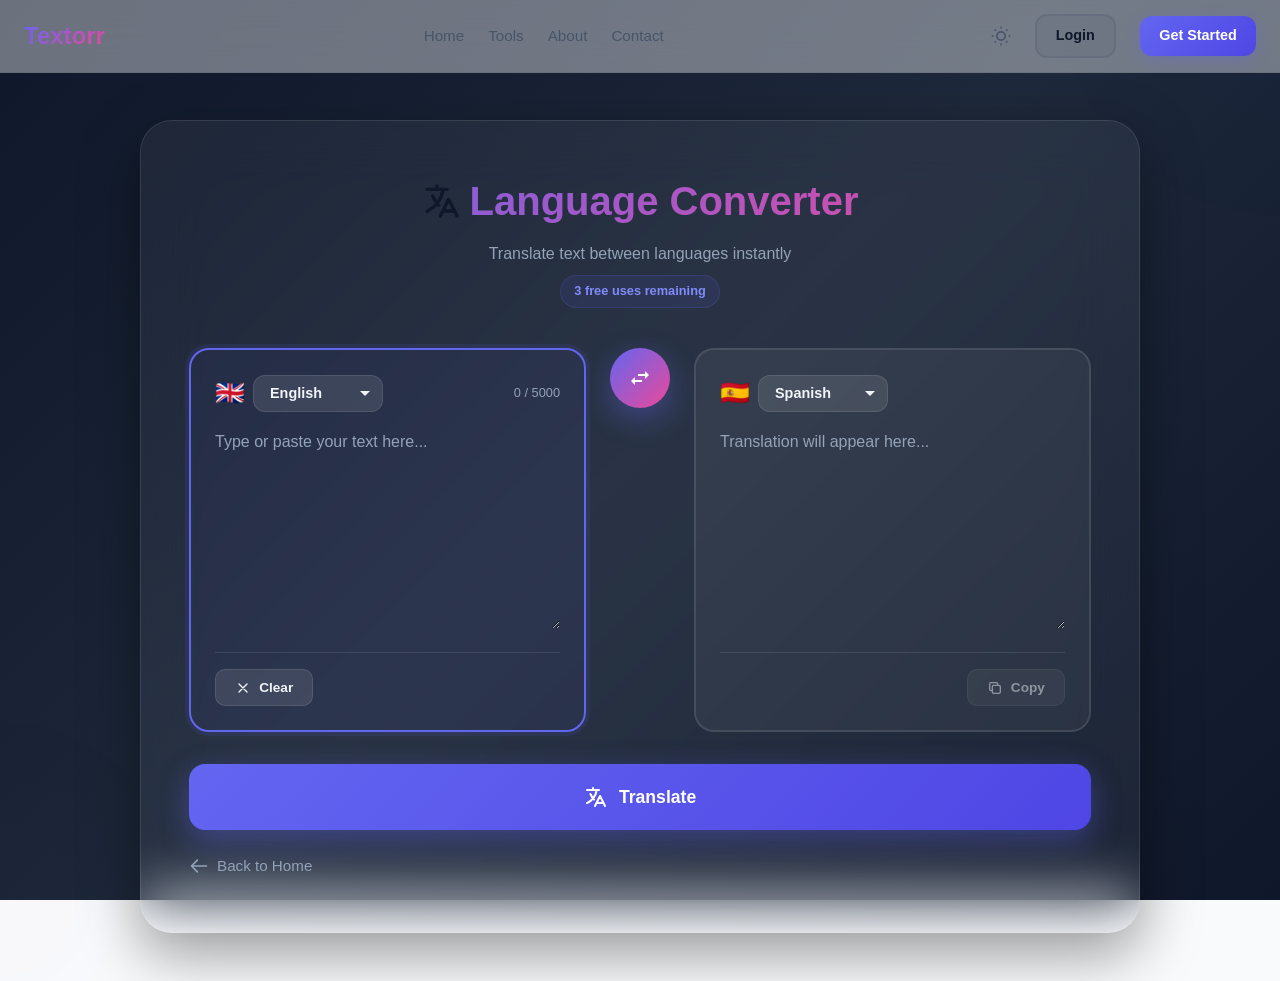
==== commit ddac1fdf: "Configure global fixed navbar and wrapping page-containers" ====
--- a/language.html
+++ b/language.html
@@ -11,8 +11,9 @@
     <div class="bg-animation"></div>
     <header id="header"></header>
 
-    <div class="container">
-        <div class="header">
+    <main class="page-container">
+        <div class="container">
+            <div class="header">
             <h1>
                 <svg width="40" height="40" fill="none" stroke="currentColor" viewBox="0 0 24 24">
                     <path stroke-linecap="round" stroke-linejoin="round" stroke-width="2" d="M3 5h12M9 3v2m1.048 9.5A18.022 18.022 0 016.412 9m6.088 9h7M11 21l5-10 5 10M12.751 5C11.783 10.77 8.07 15.61 3 18.129"/>
@@ -128,6 +129,7 @@
             Back to Home
         </a>
     </div>
+    </main>
 
     <script src="js/utils.js"></script>
     <script src="js/auth.js"></script>
--- a/css/global.css
+++ b/css/global.css
@@ -252,27 +252,49 @@
 
 /* Unified Navigation Header */
 header {
-    position: sticky;
+    width: 100%;
+    position: fixed;
     top: 0;
+    left: 0;
+    right: 0;
     z-index: 1000;
+    min-height: 72px;
     backdrop-filter: blur(20px);
     -webkit-backdrop-filter: blur(20px);
     background: rgba(15, 23, 42, 0.4);
     border-bottom: 1px solid var(--border-glass);
     transition: background-color var(--transition-normal), border var(--transition-normal);
+    display: flex;
+    align-items: center;
 }
 
 body.light-theme header {
     background: rgba(248, 250, 252, 0.4);
 }
 
-nav {
-    max-width: 1200px;
+.navbar {
+    width: 100%;
+}
+
+.navbar-inner {
+    width: min(1400px, calc(100% - 48px));
     margin: 0 auto;
     display: flex;
     justify-content: space-between;
     align-items: center;
-    padding: 1rem 1.5rem;
+    min-height: 72px;
+}
+
+/* Page container wrapper for fixed header offset */
+.page-container {
+    padding-top: 120px; /* Offset for fixed navbar */
+    padding-bottom: 3rem;
+    width: 100%;
+    display: flex;
+    flex-direction: column;
+    align-items: center;
+    justify-content: center;
+    flex: 1;
 }
 
 .logo-container {
--- a/css/language.css
+++ b/css/language.css
@@ -22,18 +22,7 @@
             scroll-behavior: smooth;
         }
 
-        body {
-            font-family: 'Inter', sans-serif;
-            background: var(--dark);
-            color: var(--text);
-            min-height: 100vh;
-            display: flex;
-            align-items: center;
-            justify-content: center;
-            padding: 2rem;
-            position: relative;
-            overflow-x: hidden;
-        }
+
 
         /* Animated Background */
         .bg-animation {
